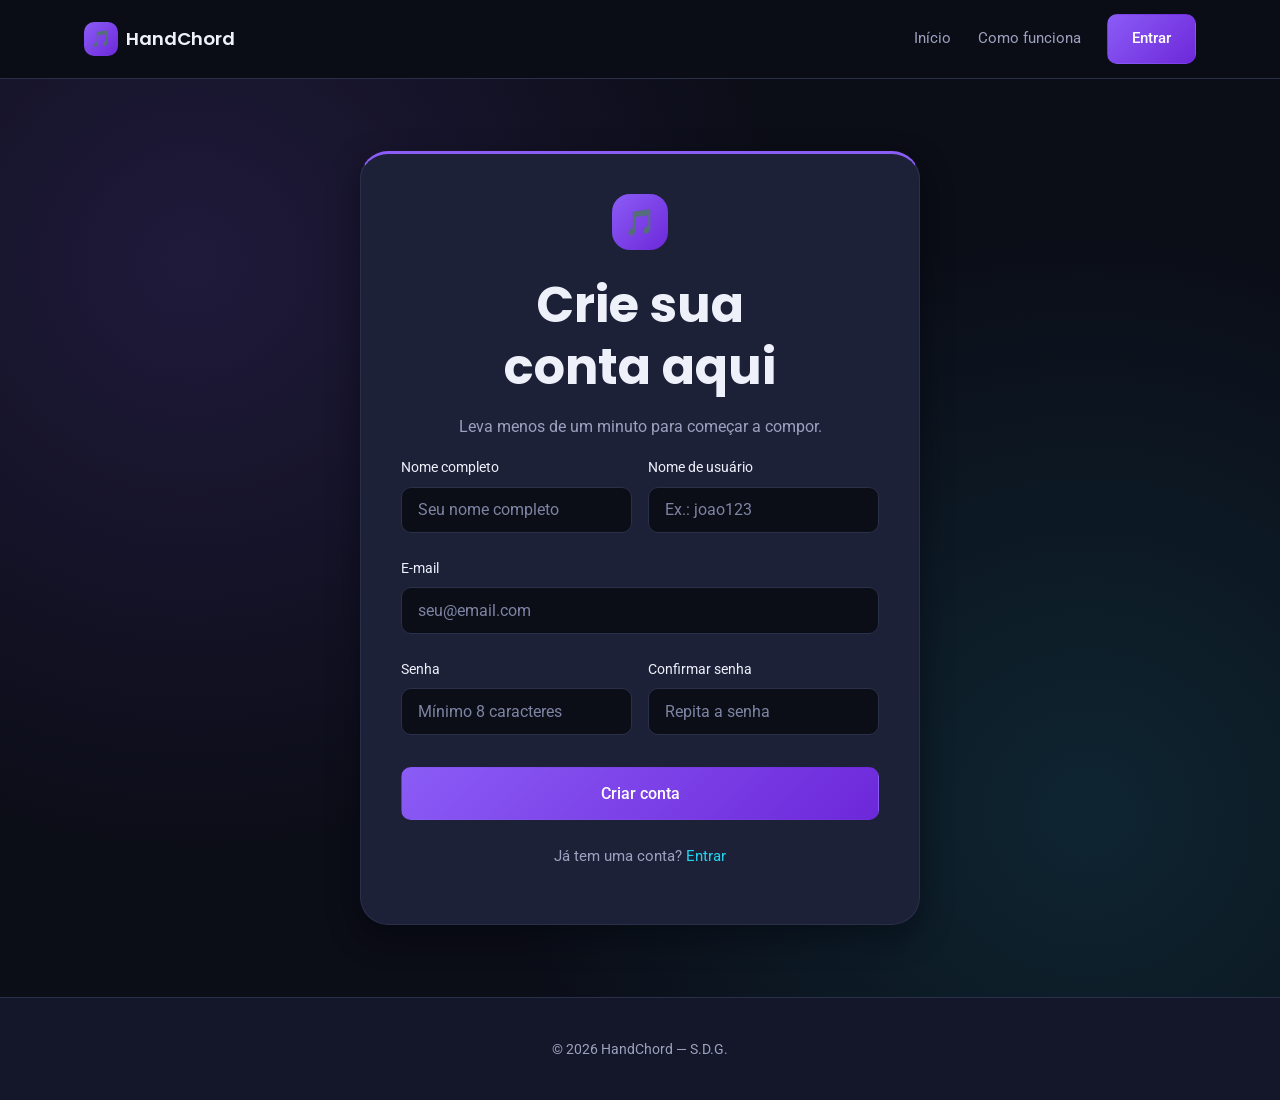
==== cadastro.html @ 7e32ac60 "Adicionado páginas de cadastro, login, informações e início." ====
<!DOCTYPE html>
<html lang="pt-BR">
<head>
  <meta charset="UTF-8">
  <meta name="viewport" content="width=device-width, initial-scale=1.0">
  <title>Cadastro — HandChord</title>
  <meta name="description" content="Crie sua conta gratuita no HandChord e comece a compor com as mãos.">

  <link rel="preconnect" href="https://fonts.googleapis.com">
  <link rel="preconnect" href="https://fonts.gstatic.com" crossorigin>
  <link href="https://fonts.googleapis.com/css2?family=Poppins:wght@500;600;700&family=Roboto:wght@400;500&display=swap" rel="stylesheet">

  <link rel="stylesheet" href="css/style.css">
  <link rel="stylesheet" href="css/cadastro.css">
</head>
<body>
  <header class="site-header">
    <div class="container header-inner">
      <a href="index.html" class="logo" aria-label="HandChord, página inicial">
        <span class="logo-mark" aria-hidden="true">🎵</span>
        HandChord
      </a>

      <nav class="main-nav" aria-label="Navegação principal">
        <ul>
          <li><a href="index.html">Início</a></li>
          <li><a href="como-funciona.html">Como funciona</a></li>
          <li><a href="login.html" class="btn btn-primary btn-sm">Entrar</a></li>
        </ul>
      </nav>
    </div>
  </header>

  <main id="conteudo" class="auth-main">
    <div class="container">
      <section class="auth-card">
        <div class="auth-badge" aria-hidden="true">🎵</div>
        <h1 class="center">Crie sua conta aqui</h1>
        <p class="center">Leva menos de um minuto para começar a compor.</p>

        <form class="auth-form" novalidate>
          <div class="form-grid">
            <div class="form-group">
              <label for="cad-nome">Nome completo</label>
              <input type="text" id="cad-nome" name="nome" autocomplete="name" required placeholder="Seu nome completo">
            </div>
            <div class="form-group">
              <label for="cad-usuario">Nome de usuário</label>
              <input type="text" id="cad-usuario" name="usuario" autocomplete="username" required placeholder="Ex.: joao123">
            </div>
          </div>

          <div class="form-group">
            <label for="cad-email">E-mail</label>
            <input type="email" id="cad-email" name="email" autocomplete="email" required placeholder="seu@email.com">
          </div>

          <div class="form-grid">
            <div class="form-group">
              <label for="cad-senha">Senha</label>
              <input type="password" id="cad-senha" name="senha" autocomplete="new-password" required minlength="8" placeholder="Mínimo 8 caracteres">
            </div>
            <div class="form-group">
              <label for="cad-confirma">Confirmar senha</label>
              <input type="password" id="cad-confirma" name="confirma_senha" autocomplete="new-password" required minlength="8" placeholder="Repita a senha">
            </div>
          </div>
          <button type="submit" class="btn btn-primary btn-block">Criar conta</button>
        </form>

        <p class="auth-switch center">Já tem uma conta? <a href="login.html">Entrar</a></p>
      </section>
    </div>
  </main>

  <footer class="site-footer">
    <div class="container footer-inner">
      <p class="footer-copy">© 2026 HandChord — S.D.G.</p>
    </div>
  </footer>
</body>
</html>
---- css/style.css ----
/* --- Tokens de design (cores, tipografia, espaçamento) --- */
:root {
  color-scheme: dark; /* checkbox, scrollbar e autofill nativos seguem o tema escuro */

  /* Fundo */
  --color-bg: #0B0D17;
  --color-bg-alt: #14172A;
  --color-bg-elevated: #1D2138;
  --color-border: #2A2F4A;

  /* Texto */
  --color-text: #EEF0FA;
  --color-text-muted: #9CA1BE;
  --color-text-faint: #7E84A3; /* placeholders (contraste ~5:1 sobre o fundo) */

  /* Marca — três acentos que representam famílias de gestos/acordes */
  --color-violet: #8B5CF6;
  --color-violet-dark: #6D28D9;
  --color-cyan: #22D3EE;
  --color-coral: #FB7185;

  /* Feedback */
  --color-success: #34D399;
  --color-error: #F87171;

  /* Gradientes */
  --gradient-brand: linear-gradient(135deg, #8B5CF6 0%, #6D28D9 100%);
  --gradient-cta: linear-gradient(120deg, #6D28D9 0%, #8B5CF6 45%, #22D3EE 100%);
  /* Texto em gradiente: só tons claros, para manter contraste AA sobre o fundo escuro */
  --gradient-title: linear-gradient(100deg, #A78BFA 0%, #8B5CF6 35%, #22D3EE 100%);

  /* Tipografia */
  --font-heading: 'Poppins', 'Segoe UI', sans-serif;
  --font-body: 'Roboto', 'Segoe UI', sans-serif;

  /* Espaçamento */
  --space-1: 0.5rem;
  --space-2: 1rem;
  --space-3: 1.5rem;
  --space-4: 2.5rem;
  --space-5: 4.5rem;

  /* Bordas e sombra */
  --radius-sm: 10px;
  --radius-md: 18px;
  --radius-lg: 28px;
  --shadow-card: 0 12px 32px rgba(3, 4, 10, 0.45);

  --transition: 0.2s ease;
  --container-width: 1160px;
  --header-height: 78px;
}

/* --- Reset básico --- */
*, *::before, *::after { box-sizing: border-box; }
html { scroll-behavior: smooth; }
body {
  margin: 0;
  min-height: 100vh;
  min-height: 100dvh;
  display: flex;
  flex-direction: column;
  background: var(--color-bg);
  color: var(--color-text);
  font-family: var(--font-body);
  line-height: 1.65;
  -webkit-font-smoothing: antialiased;
}
main { flex: 1 0 auto; }
img { max-width: 100%; display: block; }
a { color: inherit; text-decoration: none; }
ul { list-style: none; margin: 0; padding: 0; }
button { font-family: inherit; cursor: pointer; }
input { font-family: inherit; }

h1, h2, h3, h4, h5, h6 {
  font-family: var(--font-heading);
  text-wrap: balance;
  color: var(--color-text);
  line-height: 1.25;
  margin: 0 0 var(--space-2);
}
h1 { font-size: clamp(2.1rem, 1.4rem + 3vw, 3.1rem); font-weight: 700; }
h2 { font-size: clamp(1.6rem, 1.3rem + 1.4vw, 2.15rem); font-weight: 600; }
h3 { font-size: 1.2rem; font-weight: 600; }
p { margin: 0 0 var(--space-2); color: var(--color-text-muted); max-width: 62ch; }
.lead { font-size: 1.1rem; }

/* --- Acessibilidade: foco visível --- */
:focus-visible { outline: 2px solid var(--color-cyan); outline-offset: 3px; }

/* --- Layout utilitário --- */
.container { width: 100%; max-width: var(--container-width); margin-inline: auto; padding-inline: var(--space-3); }
.section { padding-block: var(--space-5); }
.section-alt { background: var(--color-bg-alt); }
.section-head { max-width: 46rem; margin-bottom: var(--space-4); }
.section-head p { margin-bottom: 0; }
.center { text-align: center; margin-inline: auto; }

/* --- Botões --- */
.btn {
  display: inline-flex;
  align-items: center;
  justify-content: center;
  gap: 0.5rem;
  padding: 0.85rem 1.6rem;
  border-radius: var(--radius-sm);
  font-weight: 500;
  font-size: 0.98rem;
  border: 1px solid transparent;
  transition: transform var(--transition), box-shadow var(--transition), border-color var(--transition), background var(--transition), color var(--transition);
}
.btn-primary { background: var(--gradient-brand); color: #fff; }
.btn-primary:hover { transform: translateY(-2px); box-shadow: 0 10px 26px rgba(139, 92, 246, 0.35); }
.btn-primary:active { transform: translateY(0); box-shadow: 0 4px 12px rgba(139, 92, 246, 0.3); }
.btn-outline { background: transparent; border-color: var(--color-border); color: var(--color-text); }
.btn-outline:hover { border-color: var(--color-cyan); color: var(--color-cyan); background: rgba(34, 211, 238, 0.08); }
.btn-block { width: 100%; }
.btn-sm { padding: 0.7rem 1.5rem; font-size: 0.95rem; }

/* --- Cabeçalho --- */
.site-header {
  position: sticky;
  top: 0;
  z-index: 100;
  border-bottom: 1px solid var(--color-border);
}
.site-header::before {
  content: "";
  position: absolute;
  inset: 0;
  z-index: -1;
  background: rgba(11, 13, 23, 0.85);
  -webkit-backdrop-filter: blur(10px);
  backdrop-filter: blur(10px);
}
.header-inner { height: var(--header-height); display: flex; align-items: center; justify-content: space-between; gap: var(--space-3); }
.logo { display: flex; align-items: center; gap: 0.5rem; font-family: var(--font-heading); font-weight: 600; font-size: 1.15rem; }
.logo-mark { width: 34px; height: 34px; border-radius: 10px; background: var(--gradient-brand); display: grid; place-items: center; font-size: 1rem; }

.main-nav ul { display: flex; align-items: center; gap: var(--space-3); }
.main-nav a { color: var(--color-text-muted); font-size: 0.95rem; padding: 0.4rem 0.1rem; border-bottom: 2px solid transparent; transition: color var(--transition), border-color var(--transition); }
.main-nav a:hover,
.main-nav a.active { color: var(--color-text); border-color: var(--color-cyan); }
.main-nav a.btn { padding: 0.7rem 1.5rem; border: 1px solid transparent; color: #fff; }
.main-nav a.btn:hover { border-color: transparent; color: #fff; }

.nav-toggle-label { display: none; flex-direction: column; gap: 5px; cursor: pointer; padding: 0.4rem; position: relative; z-index: 101; }
.nav-toggle-label span { width: 24px; height: 2px; background: var(--color-text); border-radius: 2px; transition: transform var(--transition), opacity var(--transition); }
.nav-toggle:checked ~ .nav-toggle-label span:nth-child(1) { transform: translateY(7px) rotate(45deg); }
.nav-toggle:checked ~ .nav-toggle-label span:nth-child(2) { opacity: 0; }
.nav-toggle:checked ~ .nav-toggle-label span:nth-child(3) { transform: translateY(-7px) rotate(-45deg); }

.nav-backdrop { display: none; }

/* --- Rodapé --- */
.site-footer { border-top: 1px solid var(--color-border); padding-block: var(--space-4); background: var(--color-bg-alt); }
.footer-inner { display: flex; flex-wrap: wrap; align-items: center; justify-content: space-between; gap: var(--space-3); }
.footer-inner nav ul { display: flex; gap: var(--space-3); flex-wrap: wrap; }
.footer-inner nav a { color: var(--color-text-muted); font-size: 0.9rem; }
.footer-inner nav a:hover { color: var(--color-text); }
.footer-copy { width: 100%; max-width: none; text-align: center; color: var(--color-text-muted); font-size: 0.85rem; margin: 0; }
.footer-inner nav + .footer-copy { margin-top: var(--space-2); }

/* --- Cartões (Home e Como Funciona) --- */
.card { background: var(--color-bg-elevated); border: 1px solid var(--color-border); border-top: 3px solid var(--color-violet); border-radius: var(--radius-md); padding: var(--space-3); }
.card p:last-child { margin-bottom: 0; }
.card.accent-cyan { border-top-color: var(--color-cyan); }
.card.accent-coral { border-top-color: var(--color-coral); }

.step-number { width: 30px; height: 30px; border-radius: 50%; background: var(--gradient-brand); color: #fff; display: grid; place-items: center; font-size: 0.85rem; font-weight: 600; margin-bottom: var(--space-2); }
.step-number.n2 { background: var(--color-cyan); color: var(--color-bg); }
.step-number.n3 { background: var(--color-coral); color: var(--color-bg); }

.steps-grid { display: grid; grid-template-columns: repeat(3, 1fr); gap: var(--space-3); }

.hero-actions { display: flex; gap: var(--space-2); flex-wrap: wrap; margin-top: var(--space-3); }

/* --- Formulários de autenticação (Login e Cadastro) --- */
.auth-main {
  display: flex;
  align-items: center;
  padding-block: var(--space-5);
  background:
    radial-gradient(circle at 15% 20%, rgba(139, 92, 246, 0.16), transparent 45%),
    radial-gradient(circle at 85% 80%, rgba(34, 211, 238, 0.12), transparent 45%);
}
.auth-card { width: 100%; max-width: 460px; margin-inline: auto; background: var(--color-bg-elevated); border: 1px solid var(--color-border); border-top: 3px solid var(--color-violet); border-radius: var(--radius-lg); padding: var(--space-4); box-shadow: var(--shadow-card); }
.auth-badge { width: 56px; height: 56px; border-radius: var(--radius-md); background: var(--gradient-brand); display: grid; place-items: center; font-size: 1.6rem; margin: 0 auto var(--space-3); }
.auth-form .btn-block { padding: 1rem 1.6rem; font-size: 1.02rem; margin-top: var(--space-1); }

.form-group { margin-bottom: var(--space-3); }
.form-group label { display: block; font-size: 0.9rem; margin-bottom: 0.4rem; color: var(--color-text); }
.form-group input[type="text"],
.form-group input[type="email"],
.form-group input[type="password"] {
  width: 100%;
  padding: 0.8rem 1rem;
  background: var(--color-bg);
  border: 1px solid var(--color-border);
  border-radius: var(--radius-sm);
  color: var(--color-text);
  font-size: 0.98rem;
  transition: border-color var(--transition);
}
.form-group input::placeholder { color: var(--color-text-faint); opacity: 1; }
.form-group input:focus { border-color: var(--color-cyan); outline: none; box-shadow: 0 0 0 3px rgba(34, 211, 238, 0.2); }
/* Autofill do navegador pinta o campo de claro; aqui ele mantém o tema escuro */
.form-group input:-webkit-autofill,
.form-group input:-webkit-autofill:focus {
  -webkit-text-fill-color: var(--color-text);
  caret-color: var(--color-text);
  box-shadow: 0 0 0 1000px var(--color-bg) inset;
}
.form-group input:-webkit-autofill:focus { box-shadow: 0 0 0 1000px var(--color-bg) inset, 0 0 0 3px rgba(34, 211, 238, 0.2); }
/* Estado de erro: o JS da etapa 5 só precisa marcar aria-invalid="true" e inserir .form-error */
.form-group input[aria-invalid="true"] { border-color: var(--color-error); }
.form-group input[aria-invalid="true"]:focus { box-shadow: 0 0 0 3px rgba(248, 113, 113, 0.2); }
.form-error { margin: 0.4rem 0 0; font-size: 0.85rem; color: var(--color-error); }
.form-grid { display: grid; grid-template-columns: 1fr 1fr; gap: 0 var(--space-2); }
.form-row.space-between { display: flex; align-items: center; justify-content: space-between; margin-bottom: var(--space-3); font-size: 0.88rem; flex-wrap: wrap; gap: 0.5rem; }
.checkbox-inline { display: flex; align-items: flex-start; gap: 0.5rem; font-size: 0.88rem; color: var(--color-text-muted); }
.checkbox-inline input { margin-top: 0.2rem; accent-color: var(--color-violet); }
.checkbox-inline.terms { margin-bottom: var(--space-3); }
.link-muted { color: var(--color-text-muted); font-size: 0.88rem; }
.link-muted:hover { color: var(--color-cyan); }
.auth-switch { margin-top: var(--space-3); color: var(--color-text-muted); font-size: 0.92rem; }
.auth-switch a { color: var(--color-cyan); }

/* --- Responsivo --- */
@media (max-width: 860px) {
  .nav-toggle-label { display: flex; }
  .nav-backdrop {
    display: block;
    position: fixed;
    inset: var(--header-height) 0 0 0;
    background: rgba(3, 4, 10, 0.55);
    opacity: 0;
    pointer-events: none;
    transition: opacity var(--transition);
    z-index: 90;
  }
  .nav-toggle:checked ~ .nav-backdrop { opacity: 1; pointer-events: auto; }
  /* Menu lateral só onde existe o checkbox; sem ele o menu fica visível na própria barra */
  .site-header:has(.nav-toggle) .main-nav {
    position: fixed;
    inset: var(--header-height) 0 0 auto;
    width: min(78vw, 320px);
    background: var(--color-bg-alt);
    border-left: 1px solid var(--color-border);
    transform: translateX(100%);
    transition: transform var(--transition);
    padding: var(--space-3);
    overflow-y: auto;
    z-index: 95;
  }
  .site-header:has(.nav-toggle) .main-nav ul { flex-direction: column; align-items: flex-start; gap: var(--space-2); }
  .nav-toggle:checked ~ .main-nav { transform: translateX(0); }
  .form-grid { grid-template-columns: 1fr; }
  .steps-grid { grid-template-columns: repeat(2, 1fr); }
}
body:has(.nav-toggle:checked) { overflow: hidden; }
@media (max-width: 560px) {
  .auth-card { padding: var(--space-3); }
  .steps-grid { grid-template-columns: 1fr; }
  /* Páginas sem botão de menu: barra compacta para o menu caber ao lado do logo */
  .site-header:not(:has(.nav-toggle)) .header-inner { gap: var(--space-2); }
  .site-header:not(:has(.nav-toggle)) .main-nav ul { gap: var(--space-2); }
  .site-header:not(:has(.nav-toggle)) .main-nav a { font-size: 0.88rem; white-space: nowrap; }
  .site-header:not(:has(.nav-toggle)) .logo { font-size: 1rem; }
  .site-header:not(:has(.nav-toggle)) .logo-mark { width: 30px; height: 30px; }
  .site-header:not(:has(.nav-toggle)) .main-nav a.btn { padding: 0.5rem 0.9rem; }
  /* O logo já leva à página inicial, então o link "Início" sai da barra compacta */
  .site-header:not(:has(.nav-toggle)) .main-nav li:has(> a[href="index.html"]) { display: none; }
}
@media (max-width: 360px) {
  .header-inner { padding-inline: var(--space-2); }
  .logo { font-size: 1rem; }
}
@media (max-width: 340px) {
  .site-header:not(:has(.nav-toggle)) .header-inner { gap: var(--space-1); }
  .site-header:not(:has(.nav-toggle)) .main-nav ul { gap: var(--space-1); }
  .site-header:not(:has(.nav-toggle)) .main-nav a { font-size: 0.8rem; }
  .site-header:not(:has(.nav-toggle)) .main-nav a.btn { padding: 0.45rem 0.7rem; }
  .site-header:not(:has(.nav-toggle)) .logo { gap: 0.35rem; }
}

/* --- Movimento reduzido --- */
@media (prefers-reduced-motion: reduce) {
  html { scroll-behavior: auto; }
  *, *::before, *::after { transition-duration: 0.01ms !important; animation-duration: 0.01ms !important; animation-iteration-count: 1 !important; }
}
---- css/cadastro.css ----
/* HandChord — Cadastro (cadastro.html): cartão mais largo para caber os campos em duas colunas */
.auth-card { max-width: 560px; }
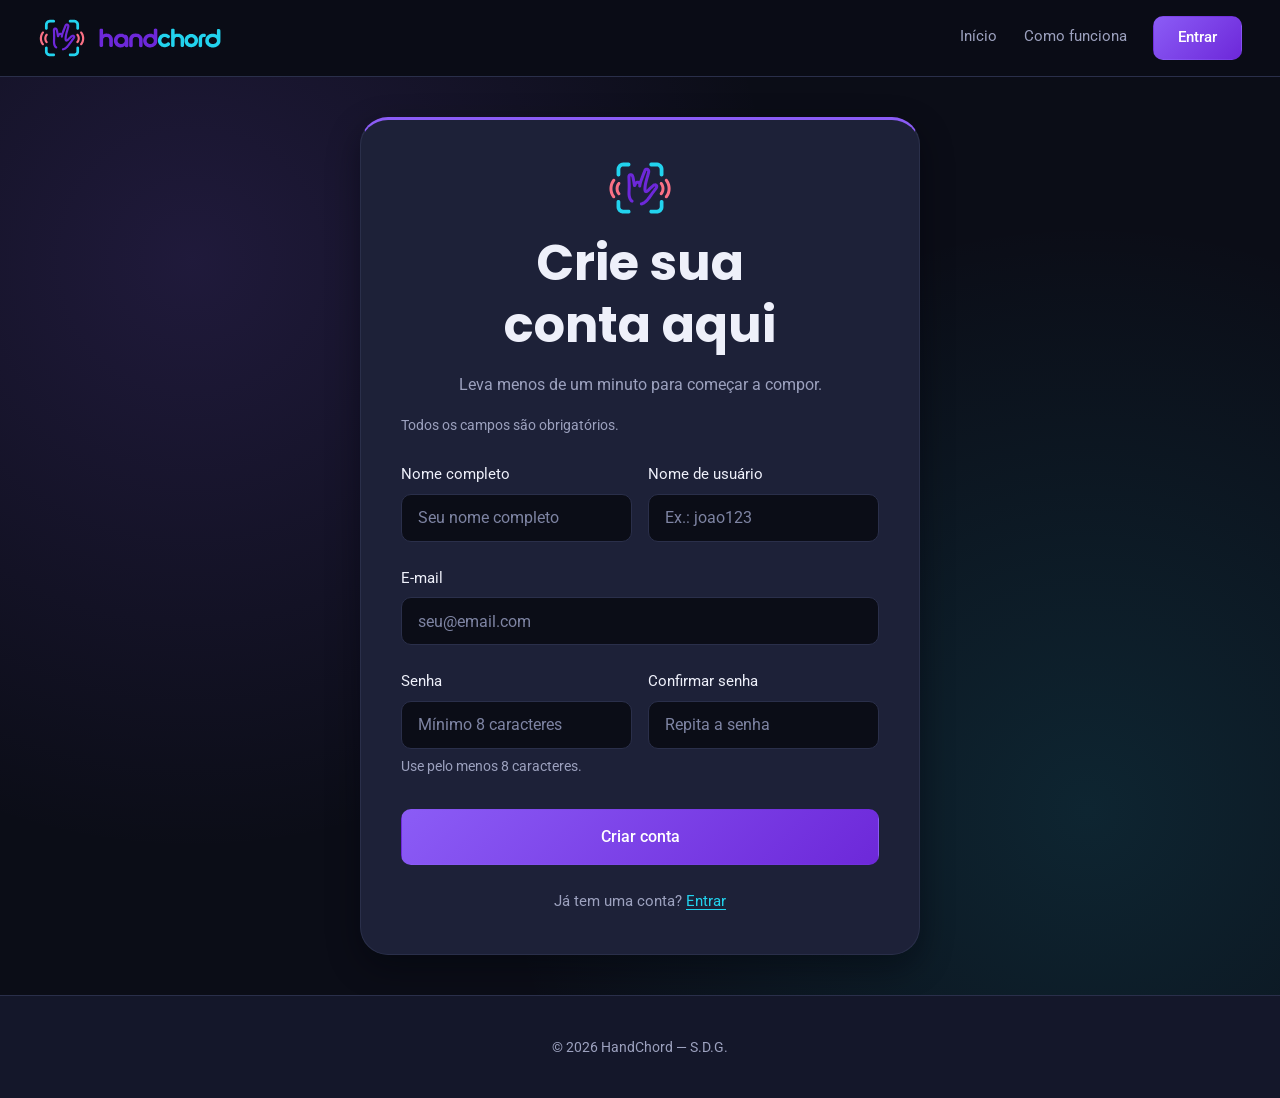
==== commit 25574cb9: "Ícones e logo em .svg e .png adicionados; mudança na interface do site" ====
--- a/cadastro.html
+++ b/cadastro.html
@@ -2,9 +2,15 @@
 <html lang="pt-BR">
 <head>
   <meta charset="UTF-8">
-  <meta name="viewport" content="width=device-width, initial-scale=1.0">
+  <meta name="viewport" content="width=device-width, initial-scale=1.0, viewport-fit=cover">
+  <meta name="theme-color" content="#0B0D17">
   <title>Cadastro — HandChord</title>
   <meta name="description" content="Crie sua conta gratuita no HandChord e comece a compor com as mãos.">
+
+  <!-- Ícone da aba: SVG nos navegadores modernos, PNG nos antigos e no iPhone/iPad -->
+  <link rel="icon" type="image/svg+xml" href="icones/icone.svg">
+  <link rel="icon" type="image/png" sizes="32x32" href="icones/png/favicon-32.png">
+  <link rel="apple-touch-icon" href="icones/png/apple-touch-icon.png">
 
   <link rel="preconnect" href="https://fonts.googleapis.com">
   <link rel="preconnect" href="https://fonts.gstatic.com" crossorigin>
@@ -12,16 +18,33 @@
 
   <link rel="stylesheet" href="css/style.css">
   <link rel="stylesheet" href="css/cadastro.css">
+  <script src="js/menu.js" defer></script>
+  <script src="js/cadastro.js" defer></script>
 </head>
 <body>
+  <a class="skip-link" href="#conteudo">Ir para o conteúdo</a>
+
   <header class="site-header">
     <div class="container header-inner">
-      <a href="index.html" class="logo" aria-label="HandChord, página inicial">
-        <span class="logo-mark" aria-hidden="true">🎵</span>
-        HandChord
+      <a href="index.html" class="logo">
+        <picture>
+          <source type="image/svg+xml" srcset="icones/icone.svg">
+          <img class="logo-icon" src="icones/png/icone.png" alt="" width="48" height="40">
+        </picture>
+        <picture>
+          <source type="image/svg+xml" srcset="icones/nome.svg">
+          <img class="logo-name" src="icones/png/nome.png" alt="HandChord, página inicial" width="126" height="24">
+        </picture>
       </a>
 
-      <nav class="main-nav" aria-label="Navegação principal">
+      <!-- Menu do celular: o checkbox é focável pelo teclado e funciona sem JavaScript -->
+      <input type="checkbox" id="nav-toggle" class="nav-toggle" aria-label="Menu de navegação" aria-controls="menu-principal">
+      <label for="nav-toggle" class="nav-backdrop" aria-hidden="true"></label>
+      <label for="nav-toggle" class="nav-toggle-label" aria-hidden="true">
+        <span></span><span></span><span></span>
+      </label>
+
+      <nav class="main-nav" id="menu-principal" aria-label="Navegação principal">
         <ul>
           <li><a href="index.html">Início</a></li>
           <li><a href="como-funciona.html">Como funciona</a></li>
@@ -31,14 +54,22 @@
     </div>
   </header>
 
-  <main id="conteudo" class="auth-main">
+  <main id="conteudo" tabindex="-1" class="auth-main">
     <div class="container">
-      <section class="auth-card">
-        <div class="auth-badge" aria-hidden="true">🎵</div>
-        <h1 class="center">Crie sua conta aqui</h1>
+      <section class="auth-card" aria-labelledby="cadastro-titulo">
+        <div class="auth-badge" aria-hidden="true">
+          <picture>
+            <source type="image/svg+xml" srcset="icones/icone.svg">
+            <img src="icones/png/icone.png" alt="" width="67" height="56">
+          </picture>
+        </div>
+        <h1 id="cadastro-titulo" class="center">Crie sua conta aqui</h1>
         <p class="center">Leva menos de um minuto para começar a compor.</p>
 
-        <form class="auth-form" novalidate>
+        <!-- action="login.html": mesmo sem JavaScript o envio leva para o login. Com JavaScript, js/cadastro.js confere as senhas antes. -->
+        <form class="auth-form" id="form-cadastro" action="login.html">
+          <p class="form-note">Todos os campos são obrigatórios.</p>
+
           <div class="form-grid">
             <div class="form-group">
               <label for="cad-nome">Nome completo</label>
@@ -46,25 +77,28 @@
             </div>
             <div class="form-group">
               <label for="cad-usuario">Nome de usuário</label>
-              <input type="text" id="cad-usuario" name="usuario" autocomplete="username" required placeholder="Ex.: joao123">
+              <input type="text" id="cad-usuario" name="usuario" autocomplete="username" autocapitalize="none" spellcheck="false" required placeholder="Ex.: joao123">
             </div>
           </div>
 
           <div class="form-group">
             <label for="cad-email">E-mail</label>
-            <input type="email" id="cad-email" name="email" autocomplete="email" required placeholder="seu@email.com">
+            <input type="email" id="cad-email" name="email" autocomplete="email" autocapitalize="none" spellcheck="false" required placeholder="seu@email.com">
           </div>
 
+          <!-- Os campos de senha ficam sem o atributo name de propósito: assim a senha nunca vai para a barra de endereço no envio sem JavaScript -->
           <div class="form-grid">
             <div class="form-group">
               <label for="cad-senha">Senha</label>
-              <input type="password" id="cad-senha" name="senha" autocomplete="new-password" required minlength="8" placeholder="Mínimo 8 caracteres">
+              <input type="password" id="cad-senha" autocomplete="new-password" required minlength="8" aria-describedby="cad-senha-ajuda" placeholder="Mínimo 8 caracteres">
+              <small id="cad-senha-ajuda" class="form-hint">Use pelo menos 8 caracteres.</small>
             </div>
             <div class="form-group">
               <label for="cad-confirma">Confirmar senha</label>
-              <input type="password" id="cad-confirma" name="confirma_senha" autocomplete="new-password" required minlength="8" placeholder="Repita a senha">
+              <input type="password" id="cad-confirma" autocomplete="new-password" required minlength="8" placeholder="Repita a senha">
             </div>
           </div>
+
           <button type="submit" class="btn btn-primary btn-block">Criar conta</button>
         </form>
 
--- a/css/style.css
+++ b/css/style.css
@@ -1,6 +1,14 @@
-/* --- Tokens de design (cores, tipografia, espaçamento) --- */
+/* =====================================================
+   HandChord — Estilos compartilhados (todas as páginas)
+
+   Mobile-first: o CSS base é o da tela pequena (celular).
+   As media queries min-width acrescentam o layout de
+   tablet (600px) e de computador (861px).
+   ===================================================== */
+
+/* --- Tokens de design --- */
 :root {
-  color-scheme: dark; /* checkbox, scrollbar e autofill nativos seguem o tema escuro */
+  color-scheme: dark;
 
   /* Fundo */
   --color-bg: #0B0D17;
@@ -11,9 +19,9 @@
   /* Texto */
   --color-text: #EEF0FA;
   --color-text-muted: #9CA1BE;
-  --color-text-faint: #7E84A3; /* placeholders (contraste ~5:1 sobre o fundo) */
-
-  /* Marca — três acentos que representam famílias de gestos/acordes */
+  --color-text-faint: #7E84A3;
+
+  /* Marca */
   --color-violet: #8B5CF6;
   --color-violet-dark: #6D28D9;
   --color-cyan: #22D3EE;
@@ -26,7 +34,6 @@
   /* Gradientes */
   --gradient-brand: linear-gradient(135deg, #8B5CF6 0%, #6D28D9 100%);
   --gradient-cta: linear-gradient(120deg, #6D28D9 0%, #8B5CF6 45%, #22D3EE 100%);
-  /* Texto em gradiente: só tons claros, para manter contraste AA sobre o fundo escuro */
   --gradient-title: linear-gradient(100deg, #A78BFA 0%, #8B5CF6 35%, #22D3EE 100%);
 
   /* Tipografia */
@@ -48,54 +55,170 @@
 
   --transition: 0.2s ease;
   --container-width: 1160px;
-  --header-height: 78px;
+  --header-height: 64px;
+  --tap-size: 48px; /* área mínima de toque no celular */
+}
+
+@media (min-width: 861px) {
+  :root { --header-height: 76px; }
 }
 
 /* --- Reset básico --- */
 *, *::before, *::after { box-sizing: border-box; }
-html { scroll-behavior: smooth; }
+
+html {
+  -webkit-text-size-adjust: 100%;
+  text-size-adjust: 100%;
+  scroll-behavior: smooth;
+  scroll-padding-top: calc(var(--header-height) + var(--space-2));
+}
+
+/* Cores fixas antes de cada var(): navegadores sem variáveis CSS (ex.: IE 11) usam estas */
 body {
   margin: 0;
   min-height: 100vh;
   min-height: 100dvh;
   display: flex;
   flex-direction: column;
+  background: #0B0D17;
   background: var(--color-bg);
+  color: #EEF0FA;
   color: var(--color-text);
+  font-family: 'Roboto', 'Segoe UI', Arial, sans-serif;
   font-family: var(--font-body);
   line-height: 1.65;
   -webkit-font-smoothing: antialiased;
 }
+
 main { flex: 1 0 auto; }
-img { max-width: 100%; display: block; }
-a { color: inherit; text-decoration: none; }
-ul { list-style: none; margin: 0; padding: 0; }
-button { font-family: inherit; cursor: pointer; }
-input { font-family: inherit; }
+main:focus { outline: none; }
+
+img {
+  max-width: 100%;
+  display: block;
+}
+
+picture { display: block; }
+
+a {
+  color: inherit;
+  text-decoration: none;
+}
+
+ul,
+ol {
+  list-style: none;
+  margin: 0;
+  padding: 0;
+}
+
+button,
+input {
+  font-family: inherit;
+}
+
+button { cursor: pointer; }
 
 h1, h2, h3, h4, h5, h6 {
+  font-family: 'Poppins', 'Segoe UI', Arial, sans-serif;
   font-family: var(--font-heading);
   text-wrap: balance;
+  color: #EEF0FA;
   color: var(--color-text);
   line-height: 1.25;
   margin: 0 0 var(--space-2);
 }
-h1 { font-size: clamp(2.1rem, 1.4rem + 3vw, 3.1rem); font-weight: 700; }
-h2 { font-size: clamp(1.6rem, 1.3rem + 1.4vw, 2.15rem); font-weight: 600; }
-h3 { font-size: 1.2rem; font-weight: 600; }
-p { margin: 0 0 var(--space-2); color: var(--color-text-muted); max-width: 62ch; }
+
+h1 {
+  font-size: 2.1rem;
+  font-size: clamp(2.1rem, 1.4rem + 3vw, 3.1rem);
+  font-weight: 700;
+}
+
+h2 {
+  font-size: 1.6rem;
+  font-size: clamp(1.6rem, 1.3rem + 1.4vw, 2.15rem);
+  font-weight: 600;
+}
+
+h3 {
+  font-size: 1.2rem;
+  font-weight: 600;
+}
+
+p {
+  margin: 0 0 var(--space-2);
+  color: #9CA1BE;
+  color: var(--color-text-muted);
+  max-width: 62ch;
+}
+
 .lead { font-size: 1.1rem; }
 
-/* --- Acessibilidade: foco visível --- */
-:focus-visible { outline: 2px solid var(--color-cyan); outline-offset: 3px; }
-
-/* --- Layout utilitário --- */
-.container { width: 100%; max-width: var(--container-width); margin-inline: auto; padding-inline: var(--space-3); }
-.section { padding-block: var(--space-5); }
+/* --- Acessibilidade --- */
+:focus-visible {
+  outline: 2px solid var(--color-cyan);
+  outline-offset: 3px;
+}
+
+/* Texto só para leitores de tela */
+.sr-only {
+  position: absolute;
+  width: 1px;
+  height: 1px;
+  padding: 0;
+  margin: -1px;
+  overflow: hidden;
+  clip: rect(0, 0, 0, 0);
+  white-space: nowrap;
+  border: 0;
+}
+
+/* Link "Ir para o conteúdo": aparece quando recebe foco pelo teclado */
+.skip-link {
+  position: absolute;
+  top: -5rem;
+  left: var(--space-2);
+  z-index: 200;
+  padding: 0.75rem 1.25rem;
+  background: var(--color-cyan);
+  color: var(--color-bg);
+  font-weight: 500;
+  border-radius: var(--radius-sm);
+  transition: top var(--transition);
+}
+
+.skip-link:focus { top: var(--space-1); }
+
+/* --- Layout --- */
+.container {
+  width: 100%;
+  max-width: var(--container-width);
+  margin-left: auto;
+  margin-right: auto;
+  padding-left: var(--space-2);
+  padding-right: var(--space-2);
+}
+
+.section {
+  padding-top: var(--space-4);
+  padding-bottom: var(--space-4);
+}
+
 .section-alt { background: var(--color-bg-alt); }
-.section-head { max-width: 46rem; margin-bottom: var(--space-4); }
+
+.section-head {
+  max-width: 46rem;
+  margin-bottom: var(--space-4);
+}
+
 .section-head p { margin-bottom: 0; }
-.center { text-align: center; margin-inline: auto; }
+
+.center {
+  text-align: center;
+  margin-left: auto;
+  margin-right: auto;
+}
 
 /* --- Botões --- */
 .btn {
@@ -103,108 +226,434 @@
   align-items: center;
   justify-content: center;
   gap: 0.5rem;
+  min-height: var(--tap-size);
   padding: 0.85rem 1.6rem;
   border-radius: var(--radius-sm);
   font-weight: 500;
-  font-size: 0.98rem;
+  font-size: 1rem;
+  line-height: 1.3;
+  text-align: center;
   border: 1px solid transparent;
   transition: transform var(--transition), box-shadow var(--transition), border-color var(--transition), background var(--transition), color var(--transition);
 }
-.btn-primary { background: var(--gradient-brand); color: #fff; }
-.btn-primary:hover { transform: translateY(-2px); box-shadow: 0 10px 26px rgba(139, 92, 246, 0.35); }
-.btn-primary:active { transform: translateY(0); box-shadow: 0 4px 12px rgba(139, 92, 246, 0.3); }
-.btn-outline { background: transparent; border-color: var(--color-border); color: var(--color-text); }
-.btn-outline:hover { border-color: var(--color-cyan); color: var(--color-cyan); background: rgba(34, 211, 238, 0.08); }
+
+.btn-primary {
+  background: #7C3AED;
+  background: var(--gradient-brand);
+  color: #fff;
+}
+
+.btn-primary:active {
+  transform: translateY(0);
+  box-shadow: 0 4px 12px rgba(139, 92, 246, 0.3);
+}
+
+.btn-outline {
+  background: transparent;
+  border-color: var(--color-border);
+  color: var(--color-text);
+}
+
 .btn-block { width: 100%; }
-.btn-sm { padding: 0.7rem 1.5rem; font-size: 0.95rem; }
+
+.btn-sm {
+  min-height: 44px;
+  padding: 0.6rem 1.4rem;
+  font-size: 0.95rem;
+}
+
+/* Efeito de passar o mouse só onde existe mouse (no toque ele ficaria "grudado") */
+@media (hover: hover) {
+  .btn-primary:hover {
+    transform: translateY(-2px);
+    box-shadow: 0 10px 26px rgba(139, 92, 246, 0.35);
+  }
+
+  .btn-outline:hover {
+    border-color: var(--color-cyan);
+    color: var(--color-cyan);
+    background: rgba(34, 211, 238, 0.08);
+  }
+}
 
 /* --- Cabeçalho --- */
 .site-header {
   position: sticky;
   top: 0;
   z-index: 100;
+  background: #0B0D17;
   border-bottom: 1px solid var(--color-border);
 }
+
+/* O blur fica num pseudo-elemento: backdrop-filter no próprio cabeçalho quebraria o menu lateral (position: fixed) */
 .site-header::before {
   content: "";
   position: absolute;
-  inset: 0;
+  top: 0;
+  right: 0;
+  bottom: 0;
+  left: 0;
   z-index: -1;
-  background: rgba(11, 13, 23, 0.85);
+  background: rgba(11, 13, 23, 0.9);
   -webkit-backdrop-filter: blur(10px);
   backdrop-filter: blur(10px);
 }
-.header-inner { height: var(--header-height); display: flex; align-items: center; justify-content: space-between; gap: var(--space-3); }
-.logo { display: flex; align-items: center; gap: 0.5rem; font-family: var(--font-heading); font-weight: 600; font-size: 1.15rem; }
-.logo-mark { width: 34px; height: 34px; border-radius: 10px; background: var(--gradient-brand); display: grid; place-items: center; font-size: 1rem; }
-
-.main-nav ul { display: flex; align-items: center; gap: var(--space-3); }
-.main-nav a { color: var(--color-text-muted); font-size: 0.95rem; padding: 0.4rem 0.1rem; border-bottom: 2px solid transparent; transition: color var(--transition), border-color var(--transition); }
-.main-nav a:hover,
-.main-nav a.active { color: var(--color-text); border-color: var(--color-cyan); }
-.main-nav a.btn { padding: 0.7rem 1.5rem; border: 1px solid transparent; color: #fff; }
-.main-nav a.btn:hover { border-color: transparent; color: #fff; }
-
-.nav-toggle-label { display: none; flex-direction: column; gap: 5px; cursor: pointer; padding: 0.4rem; position: relative; z-index: 101; }
-.nav-toggle-label span { width: 24px; height: 2px; background: var(--color-text); border-radius: 2px; transition: transform var(--transition), opacity var(--transition); }
+
+.header-inner {
+  height: var(--header-height);
+  display: flex;
+  align-items: center;
+  justify-content: space-between;
+  gap: var(--space-2);
+}
+
+/* Cabeçalho de borda a borda: logo no canto esquerdo e menu no canto oposto */
+.site-header .header-inner {
+  max-width: none;
+  padding-left: var(--space-2);
+  padding-right: var(--space-2);
+  padding-left: max(var(--space-2), env(safe-area-inset-left));
+  padding-right: max(var(--space-2), env(safe-area-inset-right));
+}
+
+/* --- Logo (SVG redimensionado pela altura; a largura segue a proporção) --- */
+.logo {
+  display: flex;
+  align-items: center;
+  gap: 0.55rem;
+  min-height: 44px;
+  flex: none;
+}
+
+.logo-icon {
+  height: 34px;
+  width: auto;
+}
+
+.logo-name {
+  height: 19px;
+  width: auto;
+}
+
+/* --- Menu de navegação: celular (painel lateral) --- */
+
+/* O checkbox fica invisível mas continua focável pelo teclado */
+.nav-toggle {
+  position: absolute;
+  top: 0;
+  left: 0;
+  width: 1px;
+  height: 1px;
+  margin: 0;
+  opacity: 0;
+}
+
+.nav-toggle:focus-visible ~ .nav-toggle-label {
+  outline: 2px solid var(--color-cyan);
+  outline-offset: 2px;
+}
+
+.nav-toggle-label {
+  display: flex;
+  flex-direction: column;
+  align-items: center;
+  justify-content: center;
+  gap: 5px;
+  width: 44px;
+  height: 44px;
+  border-radius: var(--radius-sm);
+  cursor: pointer;
+  position: relative;
+  z-index: 101;
+}
+
+.nav-toggle-label span {
+  display: block;
+  width: 24px;
+  height: 2px;
+  background: var(--color-text);
+  border-radius: 2px;
+  transition: transform var(--transition), opacity var(--transition);
+}
+
 .nav-toggle:checked ~ .nav-toggle-label span:nth-child(1) { transform: translateY(7px) rotate(45deg); }
 .nav-toggle:checked ~ .nav-toggle-label span:nth-child(2) { opacity: 0; }
 .nav-toggle:checked ~ .nav-toggle-label span:nth-child(3) { transform: translateY(-7px) rotate(-45deg); }
 
-.nav-backdrop { display: none; }
+/* Fundo escurecido atrás do painel; tocar nele fecha o menu */
+.nav-backdrop {
+  position: fixed;
+  top: var(--header-height);
+  right: 0;
+  bottom: 0;
+  left: 0;
+  z-index: 90;
+  background: rgba(3, 4, 10, 0.65);
+  opacity: 0;
+  visibility: hidden;
+  transition: opacity 0.28s ease, visibility 0s linear 0.28s;
+}
+
+.nav-toggle:checked ~ .nav-backdrop {
+  opacity: 1;
+  visibility: visible;
+  transition-delay: 0s;
+}
+
+/* Painel: fechado fica "visibility: hidden", assim os links não recebem foco do teclado fora da tela */
+.main-nav {
+  position: fixed;
+  top: var(--header-height);
+  right: 0;
+  bottom: 0;
+  z-index: 95;
+  width: 86%;
+  max-width: 22rem;
+  padding: var(--space-3) var(--space-3) var(--space-4);
+  padding-right: max(var(--space-3), env(safe-area-inset-right));
+  padding-bottom: calc(var(--space-4) + env(safe-area-inset-bottom, 0px));
+  background: var(--color-bg-elevated);
+  border-left: 1px solid var(--color-border);
+  overflow-y: auto;
+  -webkit-overflow-scrolling: touch;
+  transform: translateX(100%);
+  visibility: hidden;
+  transition: transform 0.28s ease, visibility 0s linear 0.28s;
+}
+
+.nav-toggle:checked ~ .main-nav {
+  transform: translateX(0);
+  visibility: visible;
+  transition-delay: 0s;
+}
+
+/* Página rolando por trás do menu aberto */
+.nav-open,
+.nav-open body { overflow: hidden; }
+
+.main-nav ul {
+  display: flex;
+  flex-direction: column;
+}
+
+.main-nav a {
+  display: flex;
+  align-items: center;
+  min-height: var(--tap-size);
+  padding: 0.5rem 0.25rem;
+  font-size: 1.05rem;
+  color: var(--color-text-muted);
+  border-bottom: 1px solid var(--color-border);
+  transition: color var(--transition), border-color var(--transition);
+}
+
+.main-nav a:hover { color: var(--color-text); }
+
+.main-nav a[aria-current="page"] {
+  padding-left: 0.85rem;
+  color: var(--color-text);
+  box-shadow: inset 3px 0 0 var(--color-cyan);
+}
+
+.main-nav a.btn {
+  justify-content: center;
+  margin-top: var(--space-3);
+  padding: 0.85rem 1.5rem;
+  font-size: 1rem;
+  color: #fff;
+  border: 1px solid transparent;
+}
 
 /* --- Rodapé --- */
-.site-footer { border-top: 1px solid var(--color-border); padding-block: var(--space-4); background: var(--color-bg-alt); }
-.footer-inner { display: flex; flex-wrap: wrap; align-items: center; justify-content: space-between; gap: var(--space-3); }
-.footer-inner nav ul { display: flex; gap: var(--space-3); flex-wrap: wrap; }
-.footer-inner nav a { color: var(--color-text-muted); font-size: 0.9rem; }
-.footer-inner nav a:hover { color: var(--color-text); }
-.footer-copy { width: 100%; max-width: none; text-align: center; color: var(--color-text-muted); font-size: 0.85rem; margin: 0; }
-.footer-inner nav + .footer-copy { margin-top: var(--space-2); }
-
-/* --- Cartões (Home e Como Funciona) --- */
-.card { background: var(--color-bg-elevated); border: 1px solid var(--color-border); border-top: 3px solid var(--color-violet); border-radius: var(--radius-md); padding: var(--space-3); }
+.site-footer {
+  border-top: 1px solid var(--color-border);
+  padding-top: var(--space-4);
+  padding-bottom: var(--space-4);
+  padding-bottom: calc(var(--space-4) + env(safe-area-inset-bottom, 0px));
+  background: #14172A;
+  background: var(--color-bg-alt);
+}
+
+.footer-inner {
+  display: flex;
+  flex-wrap: wrap;
+  align-items: center;
+  justify-content: center;
+  gap: var(--space-1) var(--space-3);
+}
+
+.footer-inner nav ul {
+  display: flex;
+  justify-content: center;
+  gap: var(--space-3);
+  flex-wrap: wrap;
+}
+
+.footer-inner nav a {
+  display: inline-flex;
+  align-items: center;
+  min-height: 44px;
+  padding: 0 0.5rem;
+  color: var(--color-text-muted);
+  font-size: 0.95rem;
+  text-decoration: underline;
+  text-decoration-color: rgba(156, 161, 190, 0.45);
+  text-underline-offset: 4px;
+  transition: color var(--transition), text-decoration-color var(--transition);
+}
+
+.footer-inner nav a:hover {
+  color: var(--color-text);
+  text-decoration-color: var(--color-cyan);
+}
+
+.footer-copy {
+  width: 100%;
+  max-width: none;
+  text-align: center;
+  color: var(--color-text-muted);
+  font-size: 0.85rem;
+  margin: 0;
+}
+
+/* --- Cartões --- */
+.card {
+  background: #1D2138;
+  background: var(--color-bg-elevated);
+  border: 1px solid #2A2F4A;
+  border: 1px solid var(--color-border);
+  border-top: 3px solid var(--color-violet);
+  border-radius: var(--radius-md);
+  padding: var(--space-3);
+}
+
 .card p:last-child { margin-bottom: 0; }
 .card.accent-cyan { border-top-color: var(--color-cyan); }
 .card.accent-coral { border-top-color: var(--color-coral); }
 
-.step-number { width: 30px; height: 30px; border-radius: 50%; background: var(--gradient-brand); color: #fff; display: grid; place-items: center; font-size: 0.85rem; font-weight: 600; margin-bottom: var(--space-2); }
-.step-number.n2 { background: var(--color-cyan); color: var(--color-bg); }
-.step-number.n3 { background: var(--color-coral); color: var(--color-bg); }
-
-.steps-grid { display: grid; grid-template-columns: repeat(3, 1fr); gap: var(--space-3); }
-
-.hero-actions { display: flex; gap: var(--space-2); flex-wrap: wrap; margin-top: var(--space-3); }
-
-/* --- Formulários de autenticação (Login e Cadastro) --- */
+.step-number {
+  width: 30px;
+  height: 30px;
+  border-radius: 50%;
+  background: var(--gradient-brand);
+  color: #fff;
+  display: grid;
+  place-items: center;
+  font-size: 0.85rem;
+  font-weight: 600;
+  margin-bottom: var(--space-2);
+}
+
+.step-number.n2 {
+  background: var(--color-cyan);
+  color: var(--color-bg);
+}
+
+.step-number.n3 {
+  background: var(--color-coral);
+  color: var(--color-bg);
+}
+
+/* Passos: 1 coluna no celular, 2 no tablet, 3 no computador */
+.steps-grid {
+  display: grid;
+  grid-template-columns: 1fr;
+  gap: var(--space-2);
+}
+
+.hero-actions {
+  display: flex;
+  gap: var(--space-2);
+  flex-wrap: wrap;
+  margin-top: var(--space-3);
+}
+
+/* --- Login e Cadastro --- */
 .auth-main {
   display: flex;
-  align-items: center;
-  padding-block: var(--space-5);
+  align-items: flex-start;
+  padding-top: var(--space-4);
+  padding-bottom: var(--space-4);
   background:
     radial-gradient(circle at 15% 20%, rgba(139, 92, 246, 0.16), transparent 45%),
     radial-gradient(circle at 85% 80%, rgba(34, 211, 238, 0.12), transparent 45%);
 }
-.auth-card { width: 100%; max-width: 460px; margin-inline: auto; background: var(--color-bg-elevated); border: 1px solid var(--color-border); border-top: 3px solid var(--color-violet); border-radius: var(--radius-lg); padding: var(--space-4); box-shadow: var(--shadow-card); }
-.auth-badge { width: 56px; height: 56px; border-radius: var(--radius-md); background: var(--gradient-brand); display: grid; place-items: center; font-size: 1.6rem; margin: 0 auto var(--space-3); }
-.auth-form .btn-block { padding: 1rem 1.6rem; font-size: 1.02rem; margin-top: var(--space-1); }
+
+.auth-card {
+  width: 100%;
+  max-width: 460px;
+  margin-left: auto;
+  margin-right: auto;
+  background: var(--color-bg-elevated);
+  border: 1px solid var(--color-border);
+  border-top: 3px solid var(--color-violet);
+  border-radius: var(--radius-lg);
+  padding: var(--space-3) var(--space-3) var(--space-4);
+  box-shadow: var(--shadow-card);
+}
+
+.auth-badge {
+  display: flex;
+  justify-content: center;
+  margin: 0 auto var(--space-2);
+}
+
+.auth-badge img {
+  height: 56px;
+  width: auto;
+}
+
+.auth-form .btn-block {
+  min-height: var(--tap-size);
+  padding: 1rem 1.6rem;
+  font-size: 1.02rem;
+  margin-top: var(--space-1);
+}
+
+.form-note {
+  margin-bottom: var(--space-3);
+  font-size: 0.9rem;
+}
 
 .form-group { margin-bottom: var(--space-3); }
-.form-group label { display: block; font-size: 0.9rem; margin-bottom: 0.4rem; color: var(--color-text); }
+
+.form-group label {
+  display: block;
+  font-size: 0.95rem;
+  margin-bottom: 0.4rem;
+  color: var(--color-text);
+}
+
+/* 16px nos campos: abaixo disso o iPhone aumenta o zoom da página ao focar */
 .form-group input[type="text"],
 .form-group input[type="email"],
 .form-group input[type="password"] {
   width: 100%;
+  min-height: var(--tap-size);
   padding: 0.8rem 1rem;
+  background: #0B0D17;
   background: var(--color-bg);
+  border: 1px solid #2A2F4A;
   border: 1px solid var(--color-border);
   border-radius: var(--radius-sm);
+  color: #EEF0FA;
   color: var(--color-text);
-  font-size: 0.98rem;
+  font-size: 1rem;
   transition: border-color var(--transition);
 }
-.form-group input::placeholder { color: var(--color-text-faint); opacity: 1; }
-.form-group input:focus { border-color: var(--color-cyan); outline: none; box-shadow: 0 0 0 3px rgba(34, 211, 238, 0.2); }
+
+.form-group input::placeholder {
+  color: var(--color-text-faint);
+  opacity: 1;
+}
+
+/* O contorno transparente aparece no modo de alto contraste do Windows, onde a sombra some */
+.form-group input:focus {
+  border-color: var(--color-cyan);
+  outline: 2px solid transparent;
+  box-shadow: 0 0 0 3px rgba(34, 211, 238, 0.2);
+}
+
 /* Autofill do navegador pinta o campo de claro; aqui ele mantém o tema escuro */
 .form-group input:-webkit-autofill,
 .form-group input:-webkit-autofill:focus {
@@ -212,81 +661,196 @@
   caret-color: var(--color-text);
   box-shadow: 0 0 0 1000px var(--color-bg) inset;
 }
+
 .form-group input:-webkit-autofill:focus { box-shadow: 0 0 0 1000px var(--color-bg) inset, 0 0 0 3px rgba(34, 211, 238, 0.2); }
-/* Estado de erro: o JS da etapa 5 só precisa marcar aria-invalid="true" e inserir .form-error */
+
 .form-group input[aria-invalid="true"] { border-color: var(--color-error); }
 .form-group input[aria-invalid="true"]:focus { box-shadow: 0 0 0 3px rgba(248, 113, 113, 0.2); }
-.form-error { margin: 0.4rem 0 0; font-size: 0.85rem; color: var(--color-error); }
-.form-grid { display: grid; grid-template-columns: 1fr 1fr; gap: 0 var(--space-2); }
-.form-row.space-between { display: flex; align-items: center; justify-content: space-between; margin-bottom: var(--space-3); font-size: 0.88rem; flex-wrap: wrap; gap: 0.5rem; }
-.checkbox-inline { display: flex; align-items: flex-start; gap: 0.5rem; font-size: 0.88rem; color: var(--color-text-muted); }
-.checkbox-inline input { margin-top: 0.2rem; accent-color: var(--color-violet); }
+
+.form-hint {
+  display: block;
+  margin-top: 0.4rem;
+  font-size: 0.85rem;
+  color: var(--color-text-muted);
+}
+
+.form-error {
+  margin: 0.4rem 0 0;
+  font-size: 0.85rem;
+  color: var(--color-error);
+}
+
+/* Dois campos lado a lado só a partir do tablet */
+.form-grid {
+  display: grid;
+  grid-template-columns: 1fr;
+}
+
+.form-row.space-between {
+  display: flex;
+  align-items: center;
+  justify-content: space-between;
+  margin-bottom: var(--space-2);
+  font-size: 0.95rem;
+  flex-wrap: wrap;
+  gap: 0 var(--space-2);
+}
+
+.checkbox-inline {
+  display: flex;
+  align-items: center;
+  gap: 0.6rem;
+  min-height: 44px;
+  font-size: 0.95rem;
+  color: var(--color-text-muted);
+  cursor: pointer;
+}
+
+.checkbox-inline input {
+  flex: none;
+  width: 22px;
+  height: 22px;
+  margin: 0;
+  accent-color: var(--color-violet);
+}
+
 .checkbox-inline.terms { margin-bottom: var(--space-3); }
-.link-muted { color: var(--color-text-muted); font-size: 0.88rem; }
+
+.link-muted {
+  display: inline-flex;
+  align-items: center;
+  min-height: 44px;
+  color: var(--color-text-muted);
+  font-size: 0.95rem;
+  text-decoration: underline;
+  text-underline-offset: 3px;
+}
+
 .link-muted:hover { color: var(--color-cyan); }
-.auth-switch { margin-top: var(--space-3); color: var(--color-text-muted); font-size: 0.92rem; }
-.auth-switch a { color: var(--color-cyan); }
-
-/* --- Responsivo --- */
-@media (max-width: 860px) {
-  .nav-toggle-label { display: flex; }
-  .nav-backdrop {
-    display: block;
-    position: fixed;
-    inset: var(--header-height) 0 0 0;
-    background: rgba(3, 4, 10, 0.55);
-    opacity: 0;
-    pointer-events: none;
-    transition: opacity var(--transition);
-    z-index: 90;
-  }
-  .nav-toggle:checked ~ .nav-backdrop { opacity: 1; pointer-events: auto; }
-  /* Menu lateral só onde existe o checkbox; sem ele o menu fica visível na própria barra */
-  .site-header:has(.nav-toggle) .main-nav {
-    position: fixed;
-    inset: var(--header-height) 0 0 auto;
-    width: min(78vw, 320px);
-    background: var(--color-bg-alt);
-    border-left: 1px solid var(--color-border);
-    transform: translateX(100%);
-    transition: transform var(--transition);
-    padding: var(--space-3);
-    overflow-y: auto;
-    z-index: 95;
-  }
-  .site-header:has(.nav-toggle) .main-nav ul { flex-direction: column; align-items: flex-start; gap: var(--space-2); }
-  .nav-toggle:checked ~ .main-nav { transform: translateX(0); }
-  .form-grid { grid-template-columns: 1fr; }
-  .steps-grid { grid-template-columns: repeat(2, 1fr); }
-}
-body:has(.nav-toggle:checked) { overflow: hidden; }
-@media (max-width: 560px) {
-  .auth-card { padding: var(--space-3); }
-  .steps-grid { grid-template-columns: 1fr; }
-  /* Páginas sem botão de menu: barra compacta para o menu caber ao lado do logo */
-  .site-header:not(:has(.nav-toggle)) .header-inner { gap: var(--space-2); }
-  .site-header:not(:has(.nav-toggle)) .main-nav ul { gap: var(--space-2); }
-  .site-header:not(:has(.nav-toggle)) .main-nav a { font-size: 0.88rem; white-space: nowrap; }
-  .site-header:not(:has(.nav-toggle)) .logo { font-size: 1rem; }
-  .site-header:not(:has(.nav-toggle)) .logo-mark { width: 30px; height: 30px; }
-  .site-header:not(:has(.nav-toggle)) .main-nav a.btn { padding: 0.5rem 0.9rem; }
-  /* O logo já leva à página inicial, então o link "Início" sai da barra compacta */
-  .site-header:not(:has(.nav-toggle)) .main-nav li:has(> a[href="index.html"]) { display: none; }
-}
-@media (max-width: 360px) {
-  .header-inner { padding-inline: var(--space-2); }
-  .logo { font-size: 1rem; }
-}
-@media (max-width: 340px) {
-  .site-header:not(:has(.nav-toggle)) .header-inner { gap: var(--space-1); }
-  .site-header:not(:has(.nav-toggle)) .main-nav ul { gap: var(--space-1); }
-  .site-header:not(:has(.nav-toggle)) .main-nav a { font-size: 0.8rem; }
-  .site-header:not(:has(.nav-toggle)) .main-nav a.btn { padding: 0.45rem 0.7rem; }
-  .site-header:not(:has(.nav-toggle)) .logo { gap: 0.35rem; }
+
+.auth-switch {
+  margin-top: var(--space-3);
+  margin-bottom: 0;
+  color: var(--color-text-muted);
+  font-size: 0.95rem;
+}
+
+/* Link no meio do texto: sublinhado, para não depender só da cor */
+.auth-switch a {
+  color: var(--color-cyan);
+  text-decoration: underline;
+  text-underline-offset: 3px;
+}
+
+/* =====================================================
+   Tablet (a partir de 600px)
+   ===================================================== */
+@media (min-width: 600px) {
+  .container {
+    padding-left: var(--space-3);
+    padding-right: var(--space-3);
+  }
+
+  .steps-grid {
+    grid-template-columns: repeat(2, 1fr);
+    gap: var(--space-3);
+  }
+
+  .auth-main { align-items: center; }
+
+  .auth-card { padding: var(--space-4); }
+
+  .form-grid {
+    grid-template-columns: 1fr 1fr;
+    gap: 0 var(--space-2);
+  }
+}
+
+/* =====================================================
+   Computador (a partir de 861px): menu na própria barra
+   ===================================================== */
+@media (min-width: 861px) {
+  .section {
+    padding-top: var(--space-5);
+    padding-bottom: var(--space-5);
+  }
+
+  .steps-grid { grid-template-columns: repeat(3, 1fr); }
+
+  .site-header .header-inner {
+    padding-left: clamp(var(--space-2), 3vw, var(--space-4));
+    padding-right: clamp(var(--space-2), 3vw, var(--space-4));
+  }
+
+  .logo { gap: 0.7rem; }
+  .logo-icon { height: 40px; }
+  .logo-name { height: 24px; }
+
+  /* O botão e o fundo do menu lateral deixam de existir */
+  .nav-toggle,
+  .nav-toggle-label,
+  .nav-backdrop { display: none; }
+
+  .main-nav {
+    position: static;
+    width: auto;
+    max-width: none;
+    padding: 0;
+    background: transparent;
+    border: 0;
+    overflow: visible;
+    transform: none;
+    visibility: visible;
+    transition: none;
+  }
+
+  .main-nav ul {
+    flex-direction: row;
+    align-items: center;
+    gap: var(--space-3);
+  }
+
+  .main-nav a {
+    display: inline-block;
+    min-height: 0;
+    padding: 0.4rem 0.1rem;
+    font-size: 0.95rem;
+    border-bottom: 2px solid transparent;
+  }
+
+  .main-nav a:hover,
+  .main-nav a[aria-current="page"] {
+    color: var(--color-text);
+    border-color: var(--color-cyan);
+    box-shadow: none;
+  }
+
+  .main-nav a[aria-current="page"] { padding-left: 0.1rem; }
+
+  .main-nav a.btn {
+    display: inline-flex;
+    min-height: 44px;
+    margin-top: 0;
+    padding: 0.6rem 1.5rem;
+    font-size: 0.95rem;
+    border: 1px solid transparent;
+  }
+
+  .main-nav a.btn:hover {
+    border-color: transparent;
+    color: #fff;
+  }
 }
 
 /* --- Movimento reduzido --- */
 @media (prefers-reduced-motion: reduce) {
   html { scroll-behavior: auto; }
-  *, *::before, *::after { transition-duration: 0.01ms !important; animation-duration: 0.01ms !important; animation-iteration-count: 1 !important; }
-}
+
+  *,
+  *::before,
+  *::after {
+    transition-duration: 0.01ms !important;
+    animation-duration: 0.01ms !important;
+    animation-iteration-count: 1 !important;
+  }
+}
